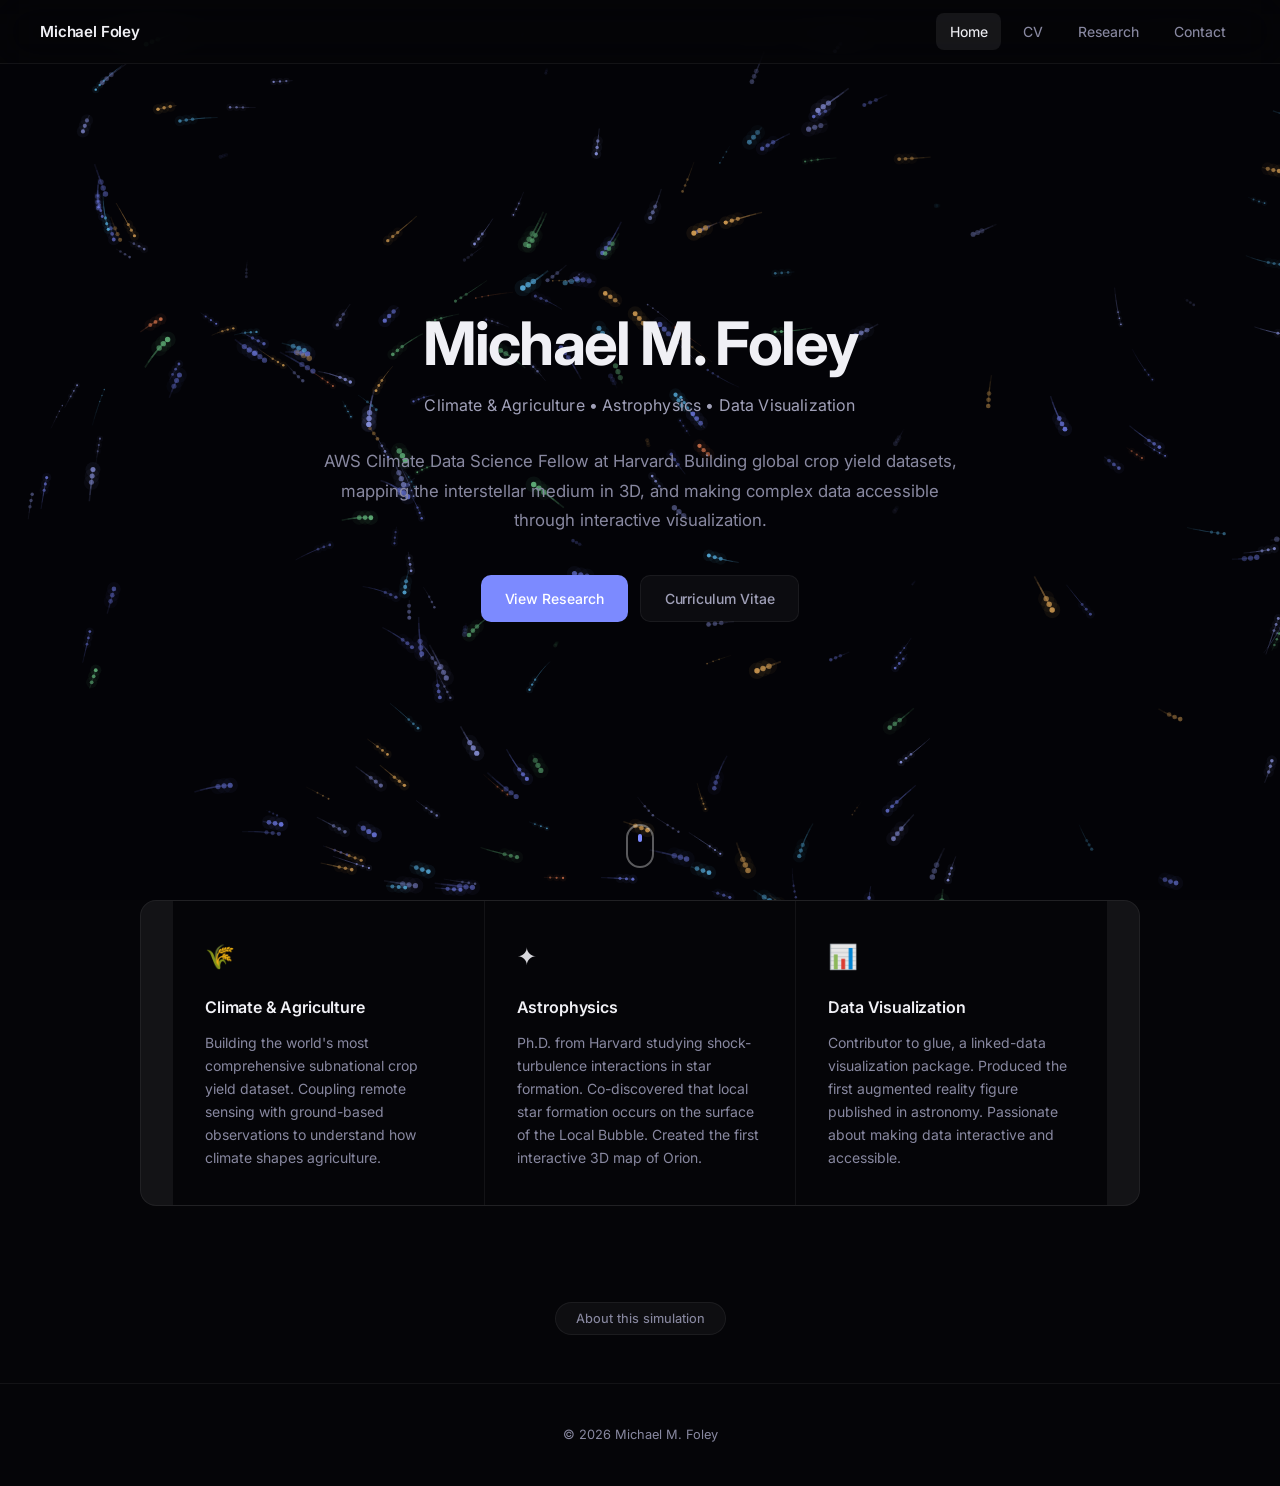
==== index.html @ 698b3e0e "Initial commit of website source files" ====
<!DOCTYPE html>
<html lang="en">
<head>
    <meta charset="UTF-8">
    <meta name="viewport" content="width=device-width, initial-scale=1.0">
    <title>Michael M. Foley</title>
    <link rel="stylesheet" href="css/style.css">
    <link rel="preconnect" href="https://fonts.googleapis.com">
    <link href="https://fonts.googleapis.com/css2?family=Inter:wght@300;400;500;600;700&family=Playfair+Display:wght@500;700&display=swap" rel="stylesheet">
</head>
<body>
    <canvas id="particle-canvas"></canvas>

    <nav class="navbar">
        <a href="index.html" class="nav-logo">Michael Foley</a>
        <div class="nav-links">
            <a href="index.html" class="active">Home</a>
            <a href="cv.html">CV</a>
            <a href="research.html">Research</a>
            <a href="contact.html">Contact</a>
        </div>
        <button class="nav-toggle" aria-label="Toggle menu">
            <span></span><span></span><span></span>
        </button>
    </nav>

    <main class="hero">
        <div class="hero-content fade-in">
            <h1>Michael M. Foley</h1>
            <p class="hero-tagline">Climate &amp; Agriculture &bull; Astrophysics &bull; Data Visualization</p>
            <p class="hero-description">
                AWS Climate Data Science Fellow at Harvard. Building global crop yield datasets,
                mapping the interstellar medium in 3D, and making complex data accessible
                through interactive visualization.
            </p>
            <div class="hero-buttons">
                <a href="research.html" class="btn btn-primary">View Research</a>
                <a href="cv.html" class="btn btn-outline">Curriculum Vitae</a>
            </div>
        </div>
    </main>

    <div class="scroll-indicator" id="scroll-indicator">
        <div class="scroll-indicator-dot"></div>
    </div>

    <section class="highlights">
        <a href="research.html#climate" class="highlight-card fade-in">
            <div class="highlight-icon">🌾</div>
            <h3>Climate &amp; Agriculture</h3>
            <p>Building the world's most comprehensive subnational crop yield dataset. Coupling remote sensing with ground-based observations to understand how climate shapes agriculture.</p>
        </a>
        <a href="research.html#astrophysics" class="highlight-card fade-in">
            <div class="highlight-icon">✦</div>
            <h3>Astrophysics</h3>
            <p>Ph.D. from Harvard studying shock-turbulence interactions in star formation. Co-discovered that local star formation occurs on the surface of the Local Bubble. Created the first interactive 3D map of Orion.</p>
        </a>
        <a href="research.html#dataviz" class="highlight-card fade-in">
            <div class="highlight-icon">📊</div>
            <h3>Data Visualization</h3>
            <p>Contributor to glue, a linked-data visualization package. Produced the first augmented reality figure published in astronomy. Passionate about making data interactive and accessible.</p>
        </a>
    </section>

    <!-- Simulation info toggle -->
    <button class="sim-info-toggle fade-in" id="sim-info-toggle">About this simulation</button>

    <div class="sim-info-overlay" id="sim-info-overlay"></div>
    <aside class="sim-info-panel" id="sim-info-panel">
        <button class="sim-info-close" id="sim-info-close">&times;</button>

        <h2>About This Simulation</h2>
        <p>The background of this page is a live particle simulation built on the same mathematical principles used to study fluid flows in astrophysics and climate science. Click anywhere to inject particles and watch them evolve.</p>

        <!-- Live stats -->
        <div class="sim-stats">
            <div class="sim-stat">
                <span class="sim-stat-value" id="particle-count">0</span>
                <span class="sim-stat-label">Particles</span>
            </div>
            <div class="sim-stat">
                <span class="sim-stat-value" id="sim-fps">0</span>
                <span class="sim-stat-label">FPS</span>
            </div>
            <div class="sim-stat">
                <span class="sim-stat-value" id="flow-mode-label">Turbulent</span>
                <span class="sim-stat-label">Flow Regime</span>
            </div>
        </div>

        <!-- Interactive controls -->
        <div class="sim-controls">
            <h3>Controls</h3>

            <div class="sim-control-group">
                <label for="ctrl-flow-scale">Flow Scale <span class="sim-control-hint">eddy size</span></label>
                <input type="range" id="ctrl-flow-scale" min="0.001" max="0.008" step="0.0005" value="0.003">
            </div>

            <div class="sim-control-group">
                <label for="ctrl-flow-speed">Evolution Speed <span class="sim-control-hint">time progression</span></label>
                <input type="range" id="ctrl-flow-speed" min="0.0001" max="0.002" step="0.0001" value="0.0004">
            </div>

            <div class="sim-control-group">
                <label for="ctrl-damping">Damping <span class="sim-control-hint">viscosity</span></label>
                <input type="range" id="ctrl-damping" min="0.8" max="0.99" step="0.005" value="0.92">
            </div>

            <div class="sim-control-group">
                <label for="ctrl-turbulence">Turbulence Cascade <span class="sim-control-hint">Fourier modes</span></label>
                <input type="range" id="ctrl-turbulence" min="1" max="6" step="1" value="3">
            </div>

            <div class="sim-control-group">
                <label>Color Theme</label>
                <div class="sim-theme-buttons">
                    <button class="sim-theme-btn active" data-theme="mixed">All Fields</button>
                    <button class="sim-theme-btn" data-theme="stellar">Stellar</button>
                    <button class="sim-theme-btn" data-theme="climate">Climate</button>
                    <button class="sim-theme-btn" data-theme="vegetation">Vegetation</button>
                </div>
            </div>
        </div>

        <!-- Flow field mini-visualizer -->
        <div class="sim-flow-viz">
            <h3>Vector Field</h3>
            <p class="sim-flow-viz-caption">The arrows show the velocity field that advects the particles. Adjust the controls above to see how the field changes.</p>
            <canvas id="flow-field-canvas" width="320" height="200"></canvas>
        </div>

        <!-- Power spectrum visualizer -->
        <div class="sim-flow-viz">
            <h3>Power Spectrum</h3>
            <p class="sim-flow-viz-caption">Energy as a function of wavenumber k. Each active mode appears as a peak. The dashed line shows the Kolmogorov k<sup>-5/3</sup> scaling law, the universal signature of turbulent energy cascading from large to small scales.</p>
            <canvas id="power-spectrum-canvas" width="320" height="200"></canvas>
        </div>

        <!-- Spatial energy map -->
        <div class="sim-flow-viz">
            <h3>Spatial Energy Map</h3>
            <p class="sim-flow-viz-caption">Kinetic energy density across the screen. Brighter regions have stronger flow. At low mode counts you see broad, smooth structures. Add modes and watch fine-grained detail emerge as the energy cascade populates smaller scales.</p>
            <canvas id="energy-map-canvas" width="320" height="200"></canvas>
            <div class="energy-map-colorbar">
                <span>Low energy</span>
                <div class="energy-map-gradient"></div>
                <span>High energy</span>
            </div>
        </div>

        <!-- Physics explanation -->
        <div class="sim-physics">
            <h3>The Flow Field</h3>
            <p>Each particle is advected through a 2D velocity field, which is a simplified version of what you compute when solving the Navier-Stokes equations for fluid motion. The field is constructed from superimposed trig functions at different spatial frequencies, mimicking the Fourier decomposition of a turbulent flow:</p>
            <ul>
                <li><strong>Large-scale modes</strong> create broad, sweeping currents (like jet streams or galactic-scale gas flows)</li>
                <li><strong>Small-scale modes</strong> add fine structure and chaotic mixing (like turbulent eddies in molecular clouds or oceanic convection cells)</li>
            </ul>
            <p>Use the <em>Turbulence Cascade</em> slider to strip away modes and watch the flow evolve: 1 mode gives smooth laminar streams, 3 modes introduce transitional mixing, and 6 modes produce fully developed turbulence</p>

            <h3>In Astrophysics</h3>
            <p>Simulations like this (scaled up enormously) are used to study how interstellar gas moves, collapses, and forms stars. In my Ph.D., I ran multi-terabyte simulations studying how shock waves interact with turbulence in star-forming regions. The Kolmogorov energy cascade (energy transferring from large scales to small ones) governs the turbulent structure of the interstellar medium. Try increasing <em>Flow Scale</em> to see larger coherent structures, like you'd find in a giant molecular cloud.</p>

            <h3>In Climate &amp; Agriculture</h3>
            <p>The same fluid dynamics underpin atmospheric and ocean circulation models. General Circulation Models (GCMs) solve the Navier-Stokes equations on a rotating sphere (Earth) to predict climate. The advection of tracer particles through flow fields, just like these particles are doing, is how climate models transport heat, moisture, and pollutants. The <em>Damping</em> slider controls effective viscosity: low damping lets particles coast freely (like stratospheric flow), while high damping creates tight, responsive motion (like viscous boundary layers). Understanding these flows is essential for predicting how climate variability affects crop yields.</p>

            <h3>The Mouse Interaction</h3>
            <p>Your cursor applies a force with both radial (inward pull) and tangential (swirling) components, which creates a vortex analogous to hurricanes, accretion disks, or the drain in a bathtub. Clicking injects tracer particles, like introducing dye into a flow to visualize its structure.</p>

            <h3>What's Simplified</h3>
            <p>Real fluid simulations solve conservation of mass, momentum, and energy on adaptive grids with millions of cells. This visualization uses a prescribed (not self-consistent) velocity field with no pressure feedback or conservation laws. But the visual intuition it builds (how particles cluster along convergent streamlines, how mixing occurs at different scales, and how structure emerges from simple rules) is genuine and physically meaningful.</p>
        </div>
    </aside>

    <footer>
        <p>&copy; 2026 Michael M. Foley</p>
    </footer>

    <script src="js/particles.js"></script>
    <script src="js/main.js"></script>
    <script src="js/sim-panel.js"></script>
</body>
</html>
---- css/style.css ----
/* ===== Reset & Base ===== */
*, *::before, *::after {
    margin: 0;
    padding: 0;
    box-sizing: border-box;
}

:root {
    --bg: #050508;
    --bg-elevated: rgba(255, 255, 255, 0.03);
    --bg-card: rgba(255, 255, 255, 0.04);
    --bg-card-hover: rgba(255, 255, 255, 0.07);
    --text: #f0f0f5;
    --text-secondary: #a0a0b8;
    --text-tertiary: #8888a0;
    --accent: #7c8aff;
    --accent-hover: #9ba6ff;
    --accent-subtle: rgba(124, 138, 255, 0.08);
    --accent-border: rgba(124, 138, 255, 0.15);
    --border: rgba(255, 255, 255, 0.06);
    --border-hover: rgba(255, 255, 255, 0.12);
    --radius: 16px;
    --radius-sm: 10px;
    --font-body: 'Inter', -apple-system, system-ui, sans-serif;
    --font-display: 'Playfair Display', Georgia, serif;
    --transition: 0.25s cubic-bezier(0.4, 0, 0.2, 1);
}

html {
    scroll-behavior: smooth;
    -webkit-font-smoothing: antialiased;
    -moz-osx-font-smoothing: grayscale;
    overflow-x: hidden;
}

body {
    font-family: var(--font-body);
    background: var(--bg);
    color: var(--text);
    line-height: 1.7;
}

a {
    color: var(--accent);
    text-decoration: none;
    transition: color var(--transition);
}

a:hover {
    color: var(--accent-hover);
}

::selection {
    background: rgba(124, 138, 255, 0.25);
    color: #fff;
}

/* ===== Particle Canvas ===== */
#particle-canvas {
    position: fixed;
    top: 0;
    left: 0;
    width: 100%;
    height: 100%;
    z-index: 0;
    pointer-events: none;
    opacity: 0.85;
}

/* ===== Navbar ===== */
.navbar {
    position: fixed;
    top: 0;
    left: 0;
    right: 0;
    z-index: 100;
    display: flex;
    align-items: center;
    justify-content: space-between;
    padding: 0 2.5rem;
    height: 64px;
    background: rgba(5, 5, 8, 0.6);
    backdrop-filter: blur(20px) saturate(1.4);
    -webkit-backdrop-filter: blur(20px) saturate(1.4);
    border-bottom: 1px solid var(--border);
}

.nav-logo {
    font-family: var(--font-body);
    font-size: 0.95rem;
    font-weight: 600;
    color: var(--text);
    letter-spacing: -0.01em;
}

.nav-logo:hover {
    color: var(--accent);
}

.nav-links {
    display: flex;
    gap: 0.5rem;
}

.nav-links a {
    color: var(--text-tertiary);
    font-weight: 450;
    font-size: 0.875rem;
    padding: 0.4rem 0.85rem;
    border-radius: 8px;
    transition: all var(--transition);
}

.nav-links a:hover {
    color: var(--text);
    background: var(--bg-card);
}

.nav-links a.active {
    color: var(--text);
    background: var(--bg-card-hover);
}

.nav-toggle {
    display: none;
    flex-direction: column;
    gap: 5px;
    background: none;
    border: none;
    cursor: pointer;
    padding: 4px;
}

.nav-toggle span {
    width: 20px;
    height: 1.5px;
    background: var(--text-secondary);
    border-radius: 2px;
    transition: var(--transition);
}

/* ===== Hero ===== */
.hero {
    position: relative;
    z-index: 1;
    min-height: 100vh;
    display: flex;
    flex-direction: column;
    align-items: center;
    justify-content: center;
    padding: 6rem 2rem 4rem;
    text-align: center;
}

.hero-content {
    max-width: 640px;
}

.hero h1 {
    font-family: var(--font-body);
    font-size: clamp(2.5rem, 5.5vw, 3.75rem);
    font-weight: 700;
    letter-spacing: -0.03em;
    margin-bottom: 1rem;
    color: var(--text);
    line-height: 1.1;
}

.hero-tagline {
    font-size: 1rem;
    color: var(--text-secondary);
    font-weight: 400;
    margin-bottom: 1.75rem;
    letter-spacing: 0.01em;
}

.hero-description {
    font-size: 1.05rem;
    color: var(--text-tertiary);
    margin-bottom: 2.5rem;
    line-height: 1.75;
}

.hero-buttons {
    display: flex;
    gap: 0.75rem;
    justify-content: center;
    flex-wrap: wrap;
}

/* ===== Scroll Indicator ===== */
.scroll-indicator {
    position: fixed;
    bottom: 2rem;
    left: 50%;
    transform: translateX(-50%);
    z-index: 9999;
    width: 28px;
    height: 44px;
    border: 2px solid rgba(255, 255, 255, 0.35);
    border-radius: 14px;
    cursor: pointer;
    background: transparent;
    transition: opacity 0.4s ease, border-color var(--transition);
}

.scroll-indicator:hover {
    border-color: rgba(255, 255, 255, 0.4);
}

.scroll-indicator.hidden {
    opacity: 0;
    pointer-events: none;
}

.scroll-indicator-dot {
    width: 4px;
    height: 8px;
    background: var(--accent);
    border-radius: 2px;
    margin: 8px auto 0;
    animation: scroll-bounce 1.8s ease-in-out infinite;
}

@keyframes scroll-bounce {
    0%, 100% { transform: translateY(0); opacity: 0.8; }
    50% { transform: translateY(14px); opacity: 0.2; }
}

/* ===== Buttons ===== */
.btn {
    display: inline-flex;
    align-items: center;
    justify-content: center;
    padding: 0.65rem 1.5rem;
    border-radius: var(--radius-sm);
    font-weight: 500;
    font-size: 0.875rem;
    transition: all var(--transition);
    cursor: pointer;
    border: none;
    font-family: var(--font-body);
    letter-spacing: -0.005em;
}

.btn-primary {
    background: var(--accent);
    color: #fff;
}

.btn-primary:hover {
    background: var(--accent-hover);
    color: #fff;
    transform: translateY(-1px);
    box-shadow: 0 4px 20px rgba(124, 138, 255, 0.25);
}

.btn-outline {
    background: var(--bg-card);
    color: var(--text-secondary);
    border: 1px solid var(--border);
}

.btn-outline:hover {
    background: var(--bg-card-hover);
    color: var(--text);
    border-color: var(--border-hover);
    transform: translateY(-1px);
}

/* ===== Highlights Section ===== */
.highlights {
    position: relative;
    z-index: 1;
    display: grid;
    grid-template-columns: repeat(3, 1fr);
    gap: 1px;
    max-width: 1000px;
    margin: 0 auto 6rem;
    padding: 0 2rem;
    background: var(--border);
    border-radius: var(--radius);
    overflow: hidden;
    border: 1px solid var(--border);
}

.highlight-card {
    background: var(--bg);
    padding: 2.25rem 2rem;
    transition: all var(--transition);
    cursor: pointer;
    text-decoration: none;
    color: inherit;
    display: block;
}

.highlight-card:hover {
    background: var(--bg-card);
}

.highlight-icon {
    font-size: 1.5rem;
    margin-bottom: 1rem;
    opacity: 0.9;
}

.highlight-card h3 {
    font-size: 1rem;
    font-weight: 600;
    margin-bottom: 0.6rem;
    color: var(--text);
    letter-spacing: -0.01em;
}

.highlight-card p {
    color: var(--text-tertiary);
    font-size: 0.875rem;
    line-height: 1.65;
}

/* ===== Page Content (CV, Research, Contact) ===== */
.page-content {
    position: relative;
    z-index: 1;
    max-width: 1100px;
    margin: 0 auto;
    padding: 7rem 2rem 4rem;
}

.page-title {
    font-family: var(--font-body);
    font-size: clamp(1.75rem, 4vw, 2.5rem);
    font-weight: 700;
    letter-spacing: -0.03em;
    margin-bottom: 0.5rem;
    color: var(--text);
}

.page-subtitle {
    color: var(--text-tertiary);
    font-size: 1rem;
    margin-bottom: 3rem;
}

/* ===== CV Sections ===== */
.cv-section {
    margin-bottom: 3rem;
}

.cv-section h2 {
    font-size: 0.75rem;
    font-weight: 600;
    color: var(--text-tertiary);
    text-transform: uppercase;
    letter-spacing: 0.08em;
    margin-bottom: 1.25rem;
    padding-bottom: 0.75rem;
    border-bottom: 1px solid var(--border);
}

.cv-entry {
    display: grid;
    grid-template-columns: 130px 1fr;
    gap: 1.5rem;
    margin-bottom: 1.25rem;
    padding-bottom: 1.25rem;
    border-bottom: 1px solid var(--border);
}

.cv-entry:last-child {
    border-bottom: none;
    padding-bottom: 0;
}

.cv-date {
    color: var(--text-tertiary);
    font-size: 0.8rem;
    font-weight: 450;
    padding-top: 2px;
    font-variant-numeric: tabular-nums;
}

.cv-details h3 {
    font-size: 0.95rem;
    font-weight: 600;
    margin-bottom: 0.2rem;
    color: var(--text);
    letter-spacing: -0.01em;
}

.cv-details p {
    color: var(--text-secondary);
    font-size: 0.875rem;
}

.cv-note {
    margin-top: 0.2rem;
    color: var(--text-tertiary) !important;
    font-size: 0.85rem !important;
}

.cv-full-width {
    color: var(--text-secondary);
    font-size: 0.95rem;
    line-height: 1.7;
}

.research-highlights-list {
    list-style: none;
    padding: 0;
}

.research-highlights-list li {
    position: relative;
    padding-left: 1.25rem;
    margin-bottom: 0.85rem;
    color: var(--text-secondary);
    font-size: 0.9rem;
    line-height: 1.65;
}

.research-highlights-list li::before {
    content: '';
    position: absolute;
    left: 0;
    top: 0.6em;
    width: 5px;
    height: 5px;
    border-radius: 50%;
    background: var(--accent);
    opacity: 0.6;
}

.skill-tags {
    display: flex;
    flex-wrap: wrap;
    gap: 0.4rem;
}

.tag {
    background: var(--accent-subtle);
    color: var(--accent);
    padding: 0.35rem 0.85rem;
    border-radius: 20px;
    font-size: 0.8rem;
    font-weight: 450;
    border: 1px solid var(--accent-border);
    transition: all var(--transition);
}

.tag:hover {
    background: rgba(124, 138, 255, 0.12);
}

/* ===== Research Page ===== */
.research-area {
    margin-bottom: 4rem;
    scroll-margin-top: 5rem;
    padding-left: 1.25rem;
    border-left: 3px solid var(--border);
}

.research-area--climate { border-left-color: #34d399; }
.research-area--astro   { border-left-color: #7c8aff; }
.research-area--cosmo   { border-left-color: #fbbf24; }
.research-area--turb    { border-left-color: #f87171; }
.research-area--dataviz { border-left-color: #c084fc; }

.research-area h2 {
    font-size: 1.25rem;
    font-weight: 600;
    color: var(--text);
    margin-bottom: 0.75rem;
    letter-spacing: -0.02em;
}

.research-area > p {
    color: var(--text-tertiary);
    margin-bottom: 2rem;
    font-size: 0.925rem;
    line-height: 1.7;
}

.figure-container {
    background: var(--bg-card);
    border: 1px solid var(--border);
    border-radius: var(--radius);
    padding: 1.5rem;
    margin-bottom: 2rem;
    transition: border-color var(--transition);
}

.figure-container:hover {
    border-color: var(--border-hover);
}

.figure-container h3 {
    font-size: 0.95rem;
    font-weight: 600;
    margin-bottom: 0.4rem;
    letter-spacing: -0.01em;
}

.figure-caption {
    color: var(--text-tertiary);
    font-size: 0.8rem;
    margin-bottom: 1rem;
}

.figure-caption code {
    background: var(--accent-subtle);
    color: var(--accent);
    padding: 2px 6px;
    border-radius: 4px;
    font-size: 0.75rem;
}

.plotly-figure {
    width: 100%;
    min-height: 400px;
    border-radius: var(--radius-sm);
    overflow: hidden;
}

.gallery-grid {
    display: grid;
    grid-template-columns: repeat(auto-fit, minmax(180px, 1fr));
    gap: 0.75rem;
}

.gallery-placeholder {
    background: var(--bg-card);
    border: 1px dashed var(--border);
    border-radius: var(--radius-sm);
    padding: 2rem 1rem;
    text-align: center;
    min-height: 160px;
    display: flex;
    flex-direction: column;
    align-items: center;
    justify-content: center;
    transition: all var(--transition);
}

.gallery-placeholder:hover {
    border-color: var(--border-hover);
    background: var(--bg-card-hover);
}

.gallery-placeholder span {
    font-weight: 600;
    font-size: 0.875rem;
    margin-bottom: 0.4rem;
}

.gallery-placeholder p {
    color: var(--text-tertiary);
    font-size: 0.7rem;
}

/* ===== AR Figure Layout ===== */
.ar-figure-layout {
    display: flex;
    gap: 1.5rem;
    align-items: center;
}

.ar-figure-interactive {
    flex: 1;
    min-width: 0;
}

.ar-figure-qr {
    flex: 0 0 160px;
    text-align: center;
}

.ar-figure-qr img {
    width: 140px;
    height: 140px;
    border-radius: var(--radius-sm);
}

.ar-figure-qr p {
    margin-top: 0.5rem;
    font-size: 0.75rem;
    color: var(--text-tertiary);
}

@media (max-width: 768px) {
    .ar-figure-layout {
        flex-direction: column;
    }
    .ar-figure-qr {
        flex: none;
    }
}

/* ===== Static Figures ===== */
.static-figure {
    border-radius: var(--radius-sm);
    overflow: hidden;
}

.static-figure img {
    width: 100%;
    height: auto;
    display: block;
    border-radius: var(--radius-sm);
}

/* ===== Publication Lists ===== */
.pub-list {
    margin-top: 2rem;
    padding-top: 1.5rem;
    border-top: 1px solid var(--border);
}

.pub-list h4 {
    font-size: 0.8rem;
    font-weight: 600;
    text-transform: uppercase;
    letter-spacing: 0.06em;
    color: var(--text-tertiary);
    margin-bottom: 0.75rem;
}

.pub-list ul {
    list-style: none;
}

.pub-list li {
    font-size: 0.85rem;
    line-height: 1.6;
    color: var(--text-secondary);
    padding: 0.4rem 0;
    border-bottom: 1px solid rgba(255, 255, 255, 0.03);
}

.pub-list li:last-child {
    border-bottom: none;
}

.pub-list li a {
    color: var(--accent);
    font-weight: 500;
}

.pub-list li em {
    color: var(--text-tertiary);
    font-style: italic;
}

/* ===== Contact Page ===== */
.contact-grid {
    display: grid;
    grid-template-columns: 1fr 1fr;
    gap: 1.5rem;
    align-items: start;
}

.contact-info {
    display: flex;
    flex-direction: column;
    gap: 1rem;
}

.contact-card {
    background: var(--bg-card);
    border: 1px solid var(--border);
    border-radius: var(--radius);
    padding: 1.5rem;
    transition: border-color var(--transition);
}

.contact-card:hover {
    border-color: var(--border-hover);
}

.contact-card h3 {
    font-size: 0.7rem;
    font-weight: 600;
    color: var(--text-tertiary);
    text-transform: uppercase;
    letter-spacing: 0.08em;
    margin-bottom: 0.75rem;
}

.contact-card p,
.contact-card a {
    color: var(--text-secondary);
    font-size: 0.9rem;
    line-height: 1.6;
}

.contact-links {
    display: flex;
    flex-direction: column;
    gap: 0.4rem;
}

.contact-form {
    background: var(--bg-card);
    border: 1px solid var(--border);
    border-radius: var(--radius);
    padding: 1.75rem;
}

.contact-form h3 {
    margin-bottom: 1.5rem;
    font-size: 1rem;
    font-weight: 600;
    letter-spacing: -0.01em;
}

.form-group {
    margin-bottom: 1rem;
}

.form-group label {
    display: block;
    color: var(--text-tertiary);
    font-size: 0.8rem;
    font-weight: 500;
    margin-bottom: 0.35rem;
}

.form-group input,
.form-group textarea {
    width: 100%;
    padding: 0.65rem 0.85rem;
    background: rgba(255, 255, 255, 0.03);
    border: 1px solid var(--border);
    border-radius: var(--radius-sm);
    color: var(--text);
    font-family: var(--font-body);
    font-size: 0.9rem;
    transition: all var(--transition);
}

.form-group input:focus,
.form-group textarea:focus {
    outline: none;
    border-color: var(--accent);
    box-shadow: 0 0 0 3px var(--accent-subtle);
    background: rgba(255, 255, 255, 0.04);
}

.form-group textarea {
    resize: vertical;
}

/* ===== Simulation Info Panel ===== */
.sim-info-toggle {
    position: relative;
    z-index: 2;
    display: block;
    margin: 0 auto 3rem;
    padding: 0.5rem 1.25rem;
    background: var(--bg-card);
    border: 1px solid var(--border);
    border-radius: 20px;
    color: var(--text-tertiary);
    font-family: var(--font-body);
    font-size: 0.8rem;
    font-weight: 450;
    cursor: pointer;
    transition: all var(--transition);
}

.sim-info-toggle:hover {
    color: var(--text);
    border-color: var(--border-hover);
    background: var(--bg-card-hover);
}

.sim-info-overlay {
    position: fixed;
    inset: 0;
    z-index: 200;
    background: rgba(0, 0, 0, 0.6);
    backdrop-filter: blur(4px);
    opacity: 0;
    pointer-events: none;
    transition: opacity 0.35s ease;
}

.sim-info-overlay.open {
    opacity: 1;
    pointer-events: auto;
}

.sim-info-panel {
    position: fixed;
    top: 0;
    right: 0;
    bottom: 0;
    z-index: 201;
    width: min(520px, 90vw);
    background: #0a0a12;
    border-left: 1px solid var(--border);
    overflow-y: auto;
    padding: 2rem;
    transform: translateX(100%);
    transition: transform 0.4s cubic-bezier(0.4, 0, 0.2, 1);
}

.sim-info-panel.open {
    transform: translateX(0);
}

.sim-info-close {
    position: absolute;
    top: 1.25rem;
    right: 1.25rem;
    background: var(--bg-card);
    border: 1px solid var(--border);
    color: var(--text-secondary);
    width: 32px;
    height: 32px;
    border-radius: 8px;
    font-size: 1.2rem;
    cursor: pointer;
    display: flex;
    align-items: center;
    justify-content: center;
    transition: all var(--transition);
}

.sim-info-close:hover {
    background: var(--bg-card-hover);
    color: var(--text);
}

.sim-info-panel h2 {
    font-size: 1.25rem;
    font-weight: 700;
    letter-spacing: -0.02em;
    margin-bottom: 0.75rem;
    padding-right: 2.5rem;
    color: #f0f0f5;
}

.sim-info-panel > p {
    color: #c0c0d0;
    font-size: 0.875rem;
    line-height: 1.65;
    margin-bottom: 1.5rem;
}

/* Live stats row */
.sim-stats {
    display: flex;
    gap: 1px;
    background: var(--border);
    border-radius: var(--radius-sm);
    overflow: hidden;
    margin-bottom: 1.75rem;
}

.sim-stat {
    flex: 1;
    background: var(--bg-card);
    padding: 0.85rem 0.75rem;
    text-align: center;
}

.sim-stat-value {
    display: block;
    font-size: 1.25rem;
    font-weight: 700;
    color: var(--accent);
    font-variant-numeric: tabular-nums;
    letter-spacing: -0.01em;
}

.sim-stat-label {
    display: block;
    font-size: 0.65rem;
    font-weight: 500;
    color: var(--text-tertiary);
    text-transform: uppercase;
    letter-spacing: 0.06em;
    margin-top: 0.15rem;
}

/* Controls section */
.sim-controls {
    margin-bottom: 1.75rem;
}

.sim-controls h3,
.sim-flow-viz h3,
.sim-physics h3 {
    font-size: 0.7rem;
    font-weight: 600;
    text-transform: uppercase;
    letter-spacing: 0.08em;
    color: var(--text-tertiary);
    margin-bottom: 1rem;
    padding-bottom: 0.5rem;
    border-bottom: 1px solid var(--border);
}

.sim-control-group {
    margin-bottom: 1rem;
}

.sim-control-group label {
    display: flex;
    justify-content: space-between;
    align-items: baseline;
    font-size: 0.825rem;
    font-weight: 500;
    color: #d0d0e0;
    margin-bottom: 0.4rem;
}

.sim-control-hint {
    font-size: 0.7rem;
    color: var(--text-tertiary);
    font-weight: 400;
    font-style: italic;
}

/* Custom range slider */
.sim-control-group input[type="range"] {
    -webkit-appearance: none;
    appearance: none;
    width: 100%;
    height: 4px;
    background: var(--border);
    border-radius: 2px;
    outline: none;
    cursor: pointer;
}

.sim-control-group input[type="range"]::-webkit-slider-thumb {
    -webkit-appearance: none;
    appearance: none;
    width: 16px;
    height: 16px;
    border-radius: 50%;
    background: var(--accent);
    cursor: pointer;
    transition: box-shadow var(--transition);
}

.sim-control-group input[type="range"]::-webkit-slider-thumb:hover {
    box-shadow: 0 0 0 4px var(--accent-subtle);
}

.sim-control-group input[type="range"]::-moz-range-thumb {
    width: 16px;
    height: 16px;
    border: none;
    border-radius: 50%;
    background: var(--accent);
    cursor: pointer;
}

/* Theme buttons */
.sim-theme-buttons {
    display: flex;
    gap: 0.4rem;
    flex-wrap: wrap;
    margin-top: 0.4rem;
}

.sim-theme-btn {
    padding: 0.35rem 0.75rem;
    border-radius: 6px;
    border: 1px solid var(--border);
    background: var(--bg-card);
    color: var(--text-tertiary);
    font-family: var(--font-body);
    font-size: 0.75rem;
    font-weight: 500;
    cursor: pointer;
    transition: all var(--transition);
}

.sim-theme-btn:hover {
    color: var(--text-secondary);
    border-color: var(--border-hover);
}

.sim-theme-btn.active {
    background: var(--accent-subtle);
    color: var(--accent);
    border-color: var(--accent-border);
}

/* Flow field visualizer */
.sim-flow-viz {
    margin-bottom: 1.75rem;
}

.sim-flow-viz-caption {
    color: var(--text-tertiary);
    font-size: 0.8rem;
    margin-bottom: 0.75rem;
    line-height: 1.5;
}

#flow-field-canvas,
#power-spectrum-canvas,
#energy-map-canvas {
    width: 100%;
    height: auto;
    border-radius: var(--radius-sm);
    border: 1px solid var(--border);
    display: block;
}

/* Physics text */
.sim-physics {
    margin-bottom: 1rem;
}

.sim-physics h3 {
    margin-top: 1.5rem;
}

.sim-physics h3:first-child {
    margin-top: 0;
}

.sim-physics p {
    color: #c0c0d0;
    font-size: 0.85rem;
    line-height: 1.7;
    margin-bottom: 0.75rem;
}

.sim-physics ul {
    padding-left: 1.25rem;
    margin-bottom: 0.75rem;
}

.sim-physics li {
    color: #c0c0d0;
    font-size: 0.85rem;
    line-height: 1.65;
    margin-bottom: 0.4rem;
}

.sim-physics strong {
    color: var(--text);
    font-weight: 600;
}

.sim-physics em {
    color: var(--accent);
    font-style: normal;
    font-weight: 500;
}

.energy-map-colorbar {
    display: flex;
    align-items: center;
    gap: 0.5rem;
    margin-top: 0.5rem;
    font-size: 0.7rem;
    color: var(--text-tertiary);
}

.energy-map-gradient {
    flex: 1;
    height: 8px;
    border-radius: 4px;
    background: linear-gradient(to right, #050508, #1a1a2e, #2d1b69, #7c8aff, #ff9f60, #ffffcc);
}

/* ===== Footer ===== */
footer {
    position: relative;
    z-index: 1;
    text-align: center;
    padding: 2.5rem 2rem;
    color: var(--text-tertiary);
    font-size: 0.8rem;
    border-top: 1px solid var(--border);
}

/* ===== Fade-in Animation ===== */
.fade-in {
    opacity: 0;
    transform: translateY(20px);
    transition: opacity 0.7s ease-out, transform 0.7s ease-out;
}

.fade-in.visible {
    opacity: 1;
    transform: translateY(0);
}

/* ===== Mobile Responsive ===== */
@media (max-width: 768px) {
    .navbar {
        padding: 0 1.25rem;
    }

    .nav-links {
        display: none;
        position: absolute;
        top: 100%;
        left: 0;
        right: 0;
        flex-direction: column;
        background: rgba(5, 5, 8, 0.95);
        backdrop-filter: blur(20px);
        padding: 0.75rem 1.25rem;
        gap: 0.25rem;
        border-bottom: 1px solid var(--border);
    }

    .nav-links.open {
        display: flex;
    }

    .nav-toggle {
        display: flex;
    }

    .highlights {
        grid-template-columns: 1fr;
    }

    .cv-entry {
        grid-template-columns: 1fr;
        gap: 0.15rem;
    }

    .contact-grid {
        grid-template-columns: 1fr;
    }
}
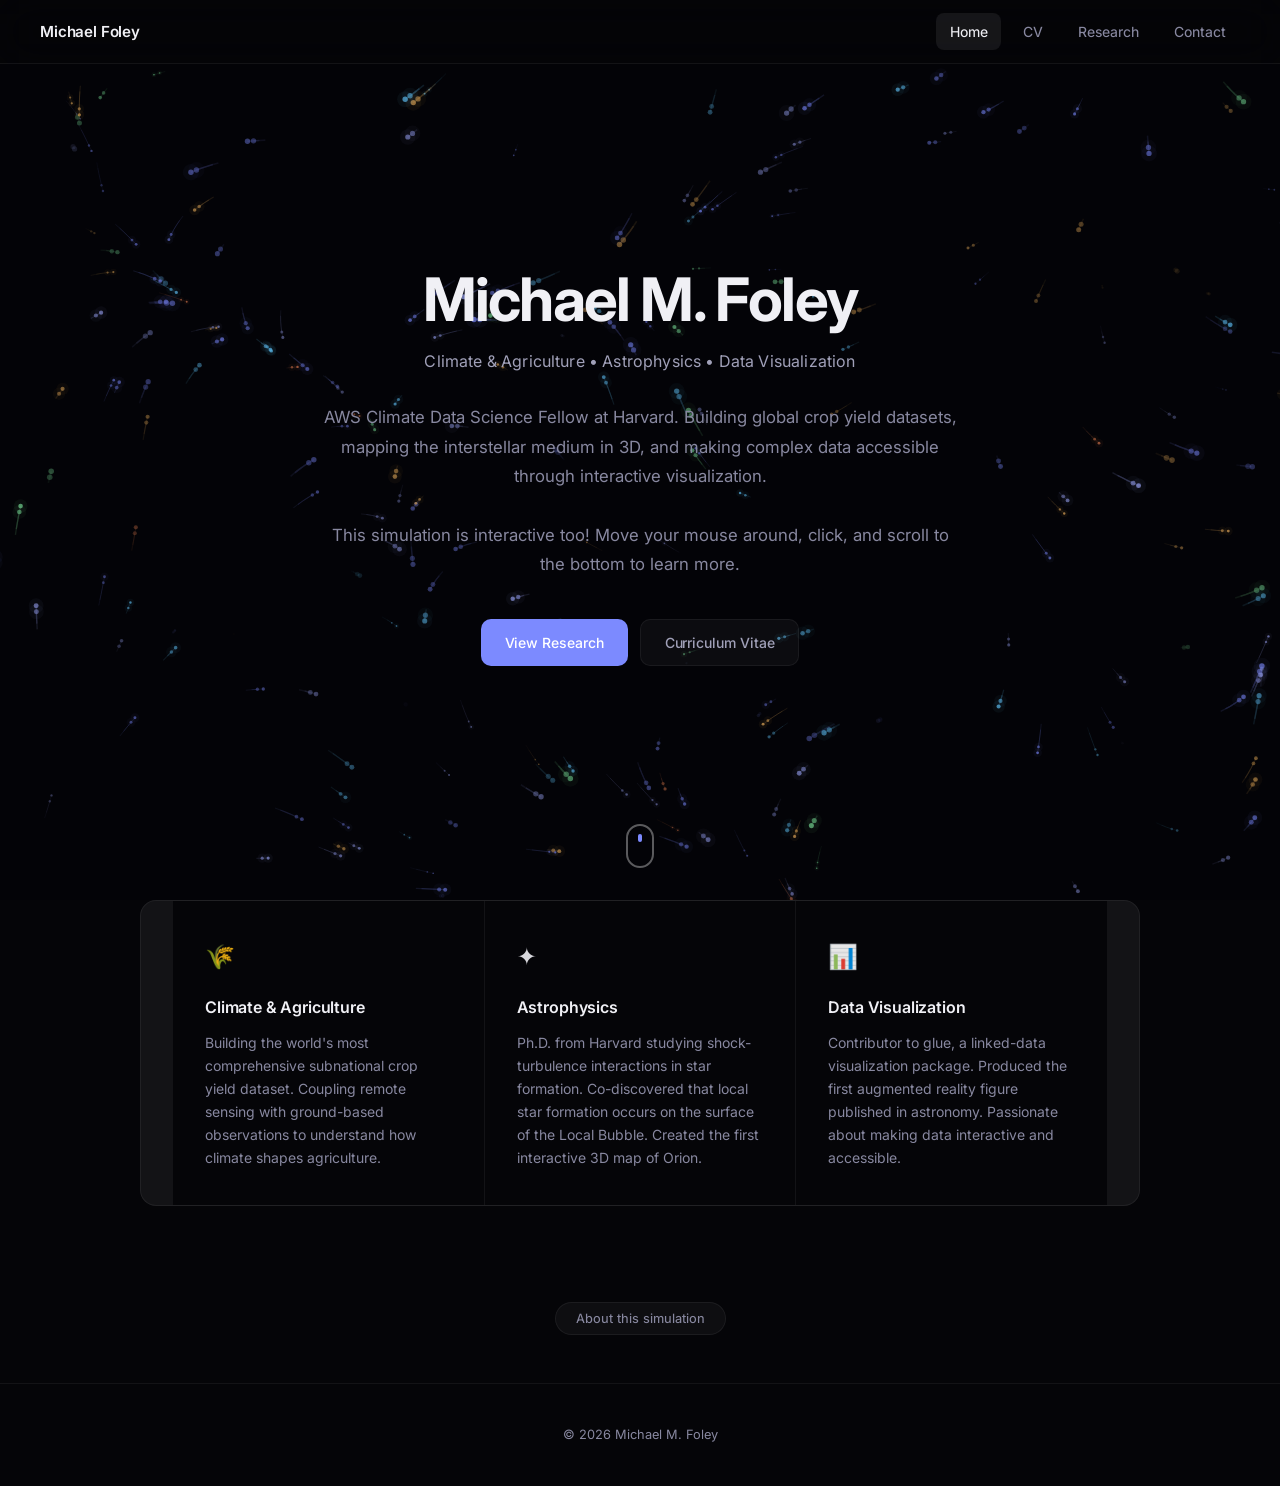
==== commit 1450a0b7: "Add description of simulation" ====
--- a/index.html
+++ b/index.html
@@ -31,7 +31,9 @@
             <p class="hero-description">
                 AWS Climate Data Science Fellow at Harvard. Building global crop yield datasets,
                 mapping the interstellar medium in 3D, and making complex data accessible
-                through interactive visualization.
+                through interactive visualization.<br>
+                <br>
+                This simulation is interactive too! Move your mouse around, click, and scroll to the bottom to learn more.
             </p>
             <div class="hero-buttons">
                 <a href="research.html" class="btn btn-primary">View Research</a>
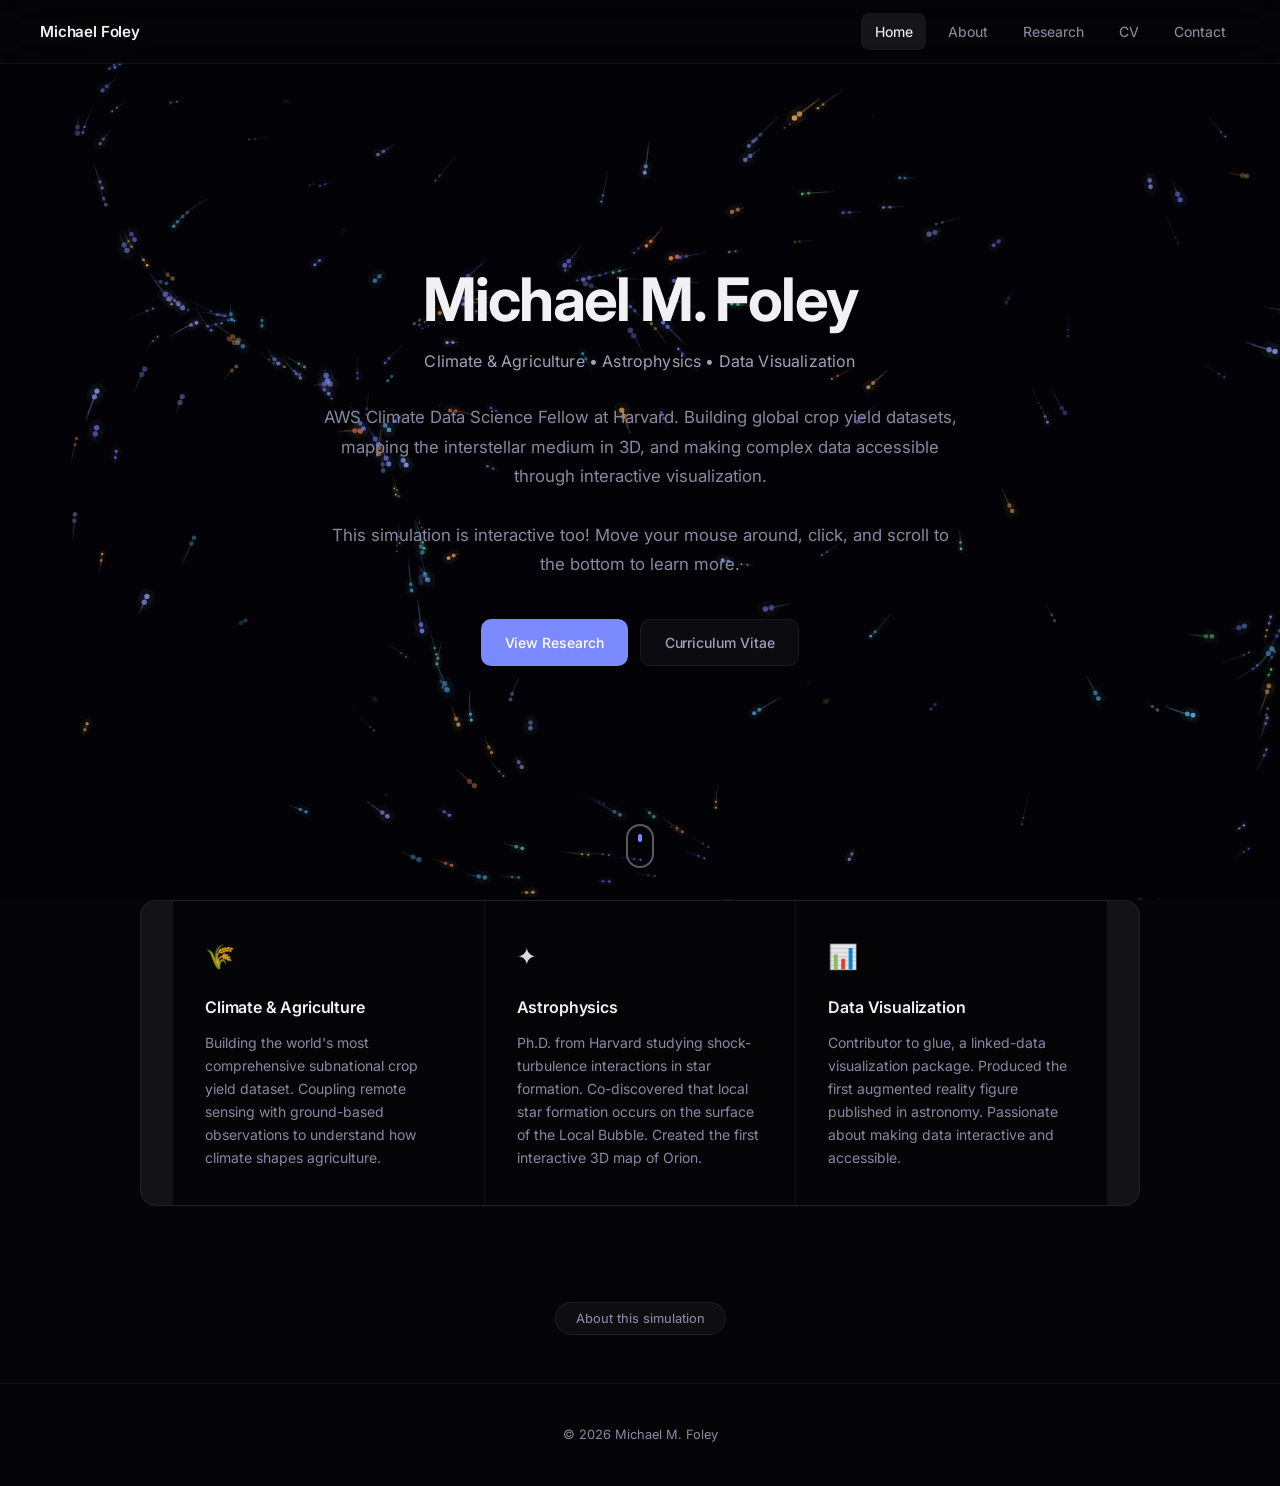
==== commit 8e686502: "Add About page and optimize for mobile" ====
--- a/index.html
+++ b/index.html
@@ -15,8 +15,9 @@
         <a href="index.html" class="nav-logo">Michael Foley</a>
         <div class="nav-links">
             <a href="index.html" class="active">Home</a>
+            <a href="about.html">About</a>
+            <a href="research.html">Research</a>
             <a href="cv.html">CV</a>
-            <a href="research.html">Research</a>
             <a href="contact.html">Contact</a>
         </div>
         <button class="nav-toggle" aria-label="Toggle menu">
--- a/css/style.css
+++ b/css/style.css
@@ -596,6 +596,33 @@
     }
 }
 
+/* ===== Iframe Loader ===== */
+.iframe-wrap {
+    width: 100%;
+    border-radius: var(--radius-sm);
+    overflow: hidden;
+}
+
+.iframe-load-btn {
+    display: block;
+    width: 100%;
+    padding: 3rem 1.5rem;
+    background: var(--bg-card);
+    border: 1px dashed var(--accent-border);
+    border-radius: var(--radius-sm);
+    color: var(--accent);
+    font-family: var(--font-body);
+    font-size: 0.95rem;
+    font-weight: 500;
+    cursor: pointer;
+    transition: all var(--transition);
+}
+
+.iframe-load-btn:hover {
+    background: var(--accent-subtle);
+    border-color: var(--accent);
+}
+
 /* ===== Static Figures ===== */
 .static-figure {
     border-radius: var(--radius-sm);
@@ -1072,6 +1099,94 @@
     background: linear-gradient(to right, #050508, #1a1a2e, #2d1b69, #7c8aff, #ff9f60, #ffffcc);
 }
 
+/* ===== About Page ===== */
+.about-header {
+    display: flex;
+    gap: 2.5rem;
+    align-items: flex-start;
+    margin-bottom: 3rem;
+}
+
+.about-photo {
+    flex: 0 0 220px;
+}
+
+.about-photo img {
+    width: 220px;
+    height: 220px;
+    object-fit: cover;
+    border-radius: var(--radius);
+    border: 1px solid var(--border);
+}
+
+.about-intro {
+    flex: 1;
+}
+
+.about-intro .page-title {
+    margin-bottom: 0.4rem;
+}
+
+.about-role {
+    color: var(--accent);
+    font-size: 1rem;
+    font-weight: 450;
+    margin-bottom: 1.25rem;
+}
+
+.about-links {
+    display: flex;
+    gap: 0.75rem;
+    flex-wrap: wrap;
+}
+
+.about-links a {
+    display: inline-flex;
+    align-items: center;
+    padding: 0.4rem 0.85rem;
+    background: var(--bg-card);
+    border: 1px solid var(--border);
+    border-radius: 8px;
+    color: var(--text-secondary);
+    font-size: 0.85rem;
+    font-weight: 450;
+    transition: all var(--transition);
+}
+
+.about-links a:hover {
+    color: var(--accent);
+    border-color: var(--accent-border);
+    background: var(--accent-subtle);
+}
+
+.about-bio p {
+    color: var(--text-secondary);
+    font-size: 0.95rem;
+    line-height: 1.8;
+    margin-bottom: 1.25rem;
+}
+
+.about-bio p:last-child {
+    margin-bottom: 0;
+}
+
+@media (max-width: 768px) {
+    .about-header {
+        flex-direction: column;
+        align-items: center;
+        text-align: center;
+        gap: 1.5rem;
+    }
+
+    .about-photo {
+        flex: none;
+    }
+
+    .about-links {
+        justify-content: center;
+    }
+}
+
 /* ===== Footer ===== */
 footer {
     position: relative;
@@ -1135,4 +1250,27 @@
     .contact-grid {
         grid-template-columns: 1fr;
     }
-}
+
+    .page-content {
+        padding: 5rem 1rem 3rem;
+        overflow-x: hidden;
+    }
+
+    .figure-container {
+        padding: 1rem;
+        overflow: hidden;
+    }
+
+    .figure-container iframe {
+        max-width: 100%;
+    }
+
+    .pub-list li {
+        font-size: 0.8rem;
+        word-break: break-word;
+    }
+
+    .research-area {
+        padding-left: 0.75rem;
+    }
+}
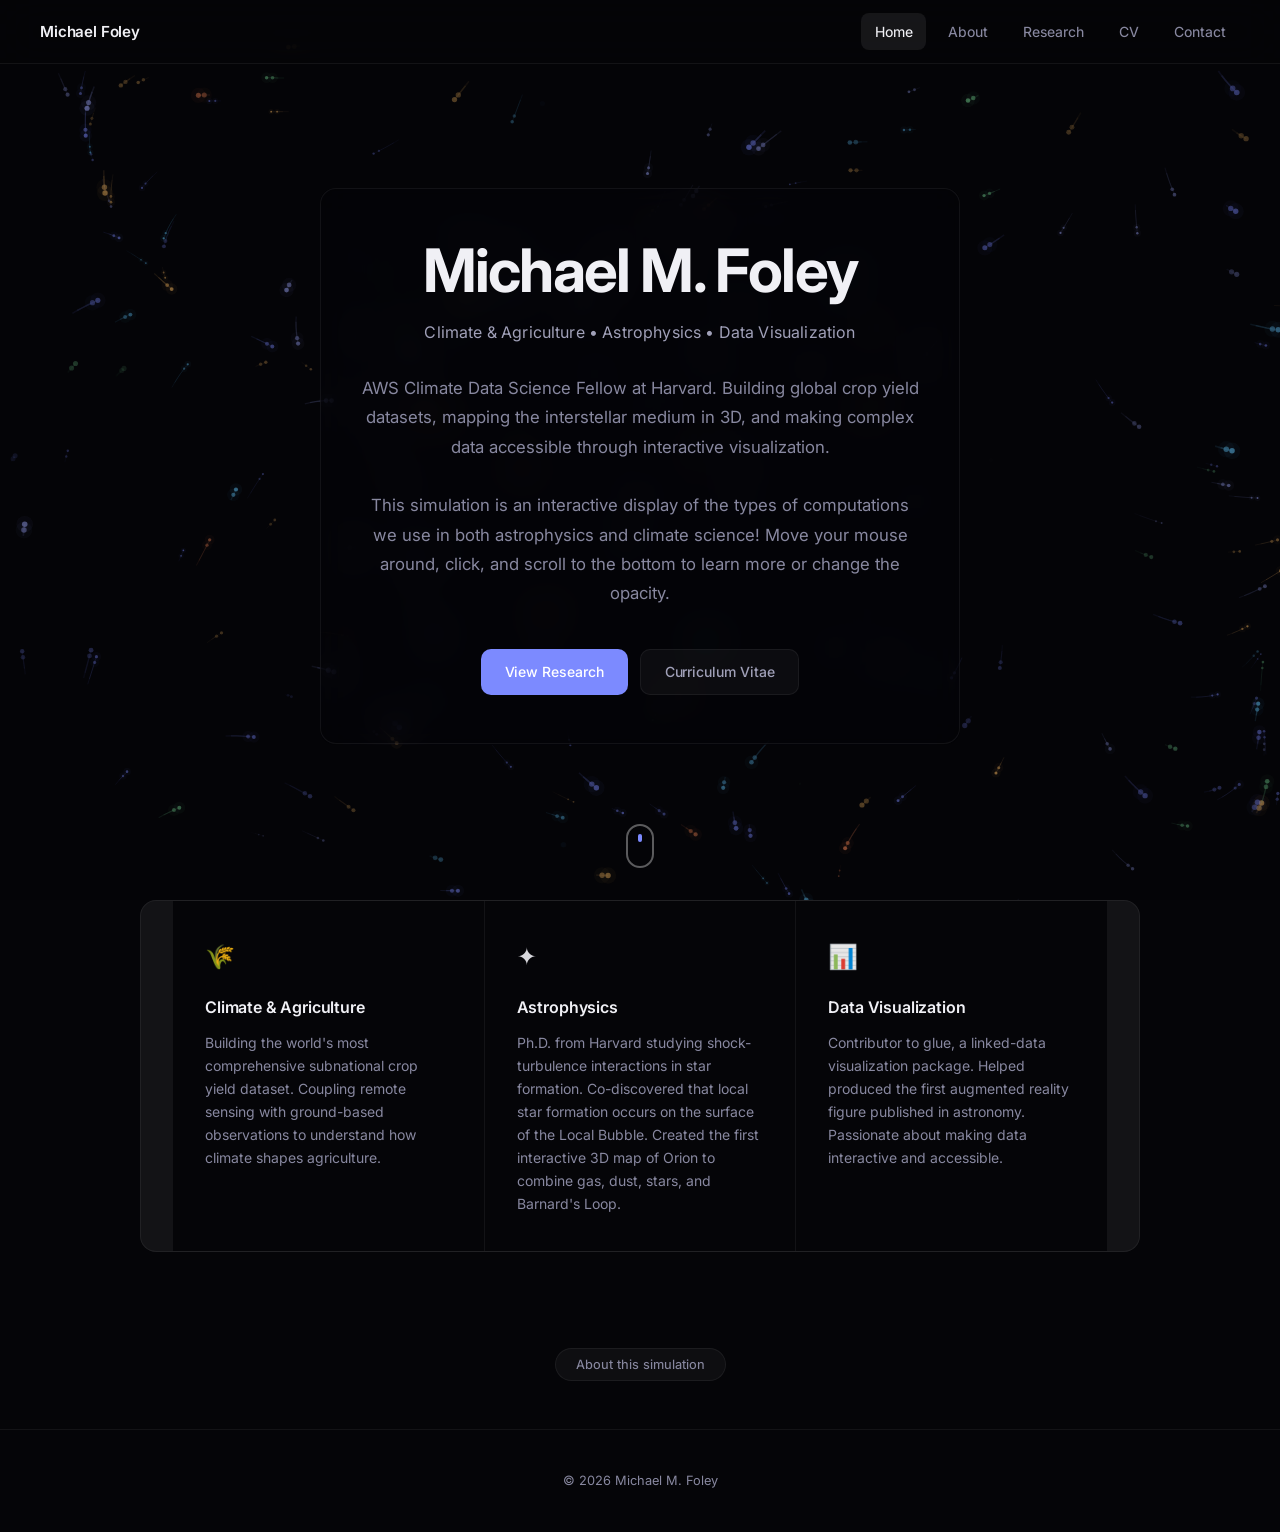
==== commit 5e8c9567: "Changed default opacity of simulation and added text to homepage" ====
--- a/index.html
+++ b/index.html
@@ -34,7 +34,7 @@
                 mapping the interstellar medium in 3D, and making complex data accessible
                 through interactive visualization.<br>
                 <br>
-                This simulation is interactive too! Move your mouse around, click, and scroll to the bottom to learn more.
+                This simulation is an interactive display of the types of computations we use in both astrophysics and climate science! Move your mouse around, click, and scroll to the bottom to learn more or change the opacity.
             </p>
             <div class="hero-buttons">
                 <a href="research.html" class="btn btn-primary">View Research</a>
@@ -56,12 +56,12 @@
         <a href="research.html#astrophysics" class="highlight-card fade-in">
             <div class="highlight-icon">✦</div>
             <h3>Astrophysics</h3>
-            <p>Ph.D. from Harvard studying shock-turbulence interactions in star formation. Co-discovered that local star formation occurs on the surface of the Local Bubble. Created the first interactive 3D map of Orion.</p>
+            <p>Ph.D. from Harvard studying shock-turbulence interactions in star formation. Co-discovered that local star formation occurs on the surface of the Local Bubble. Created the first interactive 3D map of Orion to combine gas, dust, stars, and Barnard's Loop.</p>
         </a>
         <a href="research.html#dataviz" class="highlight-card fade-in">
             <div class="highlight-icon">📊</div>
             <h3>Data Visualization</h3>
-            <p>Contributor to glue, a linked-data visualization package. Produced the first augmented reality figure published in astronomy. Passionate about making data interactive and accessible.</p>
+            <p>Contributor to glue, a linked-data visualization package. Helped produced the first augmented reality figure published in astronomy. Passionate about making data interactive and accessible.</p>
         </a>
     </section>
 
@@ -113,6 +113,11 @@
             <div class="sim-control-group">
                 <label for="ctrl-turbulence">Turbulence Cascade <span class="sim-control-hint">Fourier modes</span></label>
                 <input type="range" id="ctrl-turbulence" min="1" max="6" step="1" value="3">
+            </div>
+
+            <div class="sim-control-group">
+                <label for="ctrl-opacity">Simulation Opacity <span class="sim-control-hint">brightness</span></label>
+                <input type="range" id="ctrl-opacity" min="0.1" max="1" step="0.05" value="0.65">
             </div>
 
             <div class="sim-control-group">
--- a/css/style.css
+++ b/css/style.css
@@ -64,7 +64,8 @@
     height: 100%;
     z-index: 0;
     pointer-events: none;
-    opacity: 0.85;
+    opacity: 0.65;
+    transition: opacity 0.3s ease;
 }
 
 /* ===== Navbar ===== */
@@ -154,6 +155,12 @@
 
 .hero-content {
     max-width: 640px;
+    background: rgba(5, 5, 8, 0.55);
+    backdrop-filter: blur(16px) saturate(1.3);
+    -webkit-backdrop-filter: blur(16px) saturate(1.3);
+    border: 1px solid var(--border);
+    border-radius: var(--radius);
+    padding: 3rem 2.5rem;
 }
 
 .hero h1 {
@@ -623,6 +630,20 @@
     border-color: var(--accent);
 }
 
+.landscape-hint {
+    display: none;
+}
+
+@media (pointer: coarse) {
+    .landscape-hint {
+        display: block;
+        font-size: 0.75rem;
+        font-weight: 400;
+        color: var(--text-tertiary);
+        margin-top: 0.4rem;
+    }
+}
+
 /* ===== Static Figures ===== */
 .static-figure {
     border-radius: var(--radius-sm);
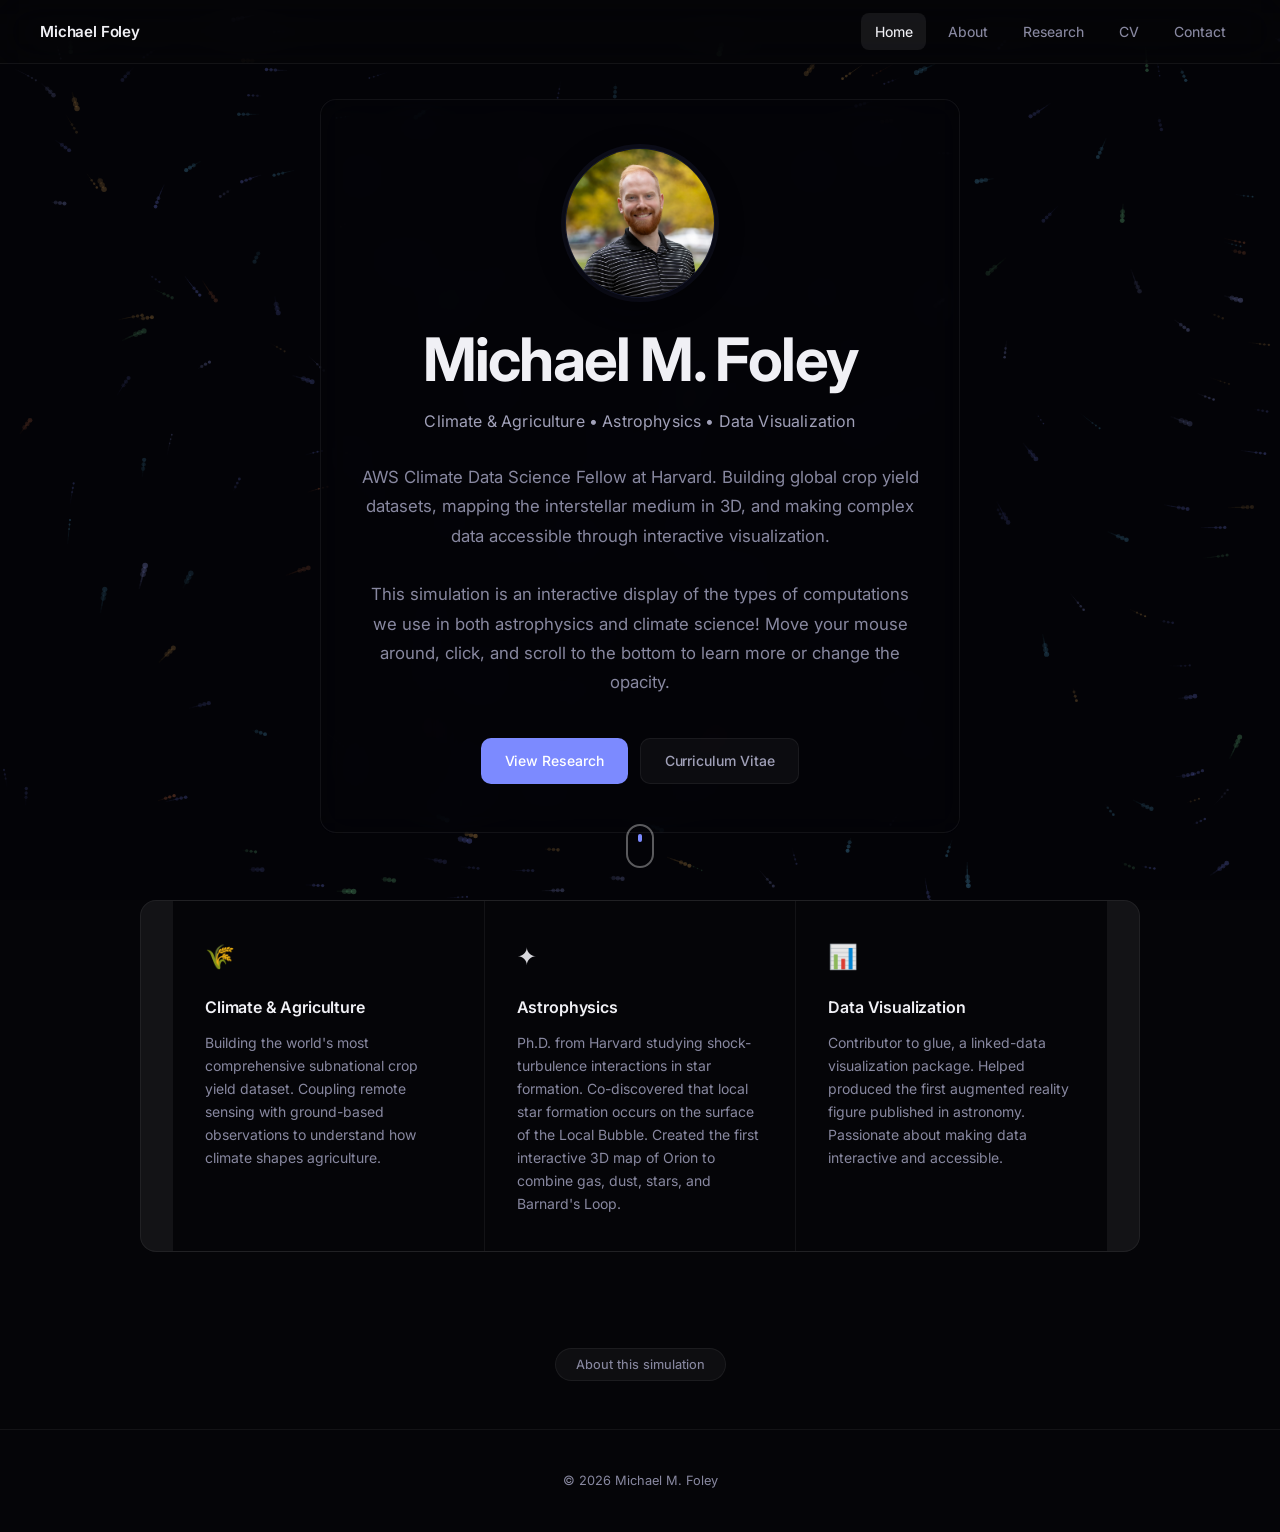
==== commit a470baca: "Add circular headshot to homepage hero" ====
--- a/index.html
+++ b/index.html
@@ -27,6 +27,7 @@
 
     <main class="hero">
         <div class="hero-content fade-in">
+            <img src="Foley_Headshot.jpg" alt="Michael M. Foley" class="hero-headshot">
             <h1>Michael M. Foley</h1>
             <p class="hero-tagline">Climate &amp; Agriculture &bull; Astrophysics &bull; Data Visualization</p>
             <p class="hero-description">
--- a/css/style.css
+++ b/css/style.css
@@ -163,6 +163,17 @@
     padding: 3rem 2.5rem;
 }
 
+.hero-headshot {
+    display: block;
+    width: 150px;
+    height: 150px;
+    border-radius: 50%;
+    object-fit: cover;
+    margin: 0 auto 1.75rem;
+    border: 1px solid var(--accent-border);
+    box-shadow: 0 6px 28px rgba(0, 0, 0, 0.45), 0 0 0 4px var(--accent-subtle);
+}
+
 .hero h1 {
     font-family: var(--font-body);
     font-size: clamp(2.5rem, 5.5vw, 3.75rem);
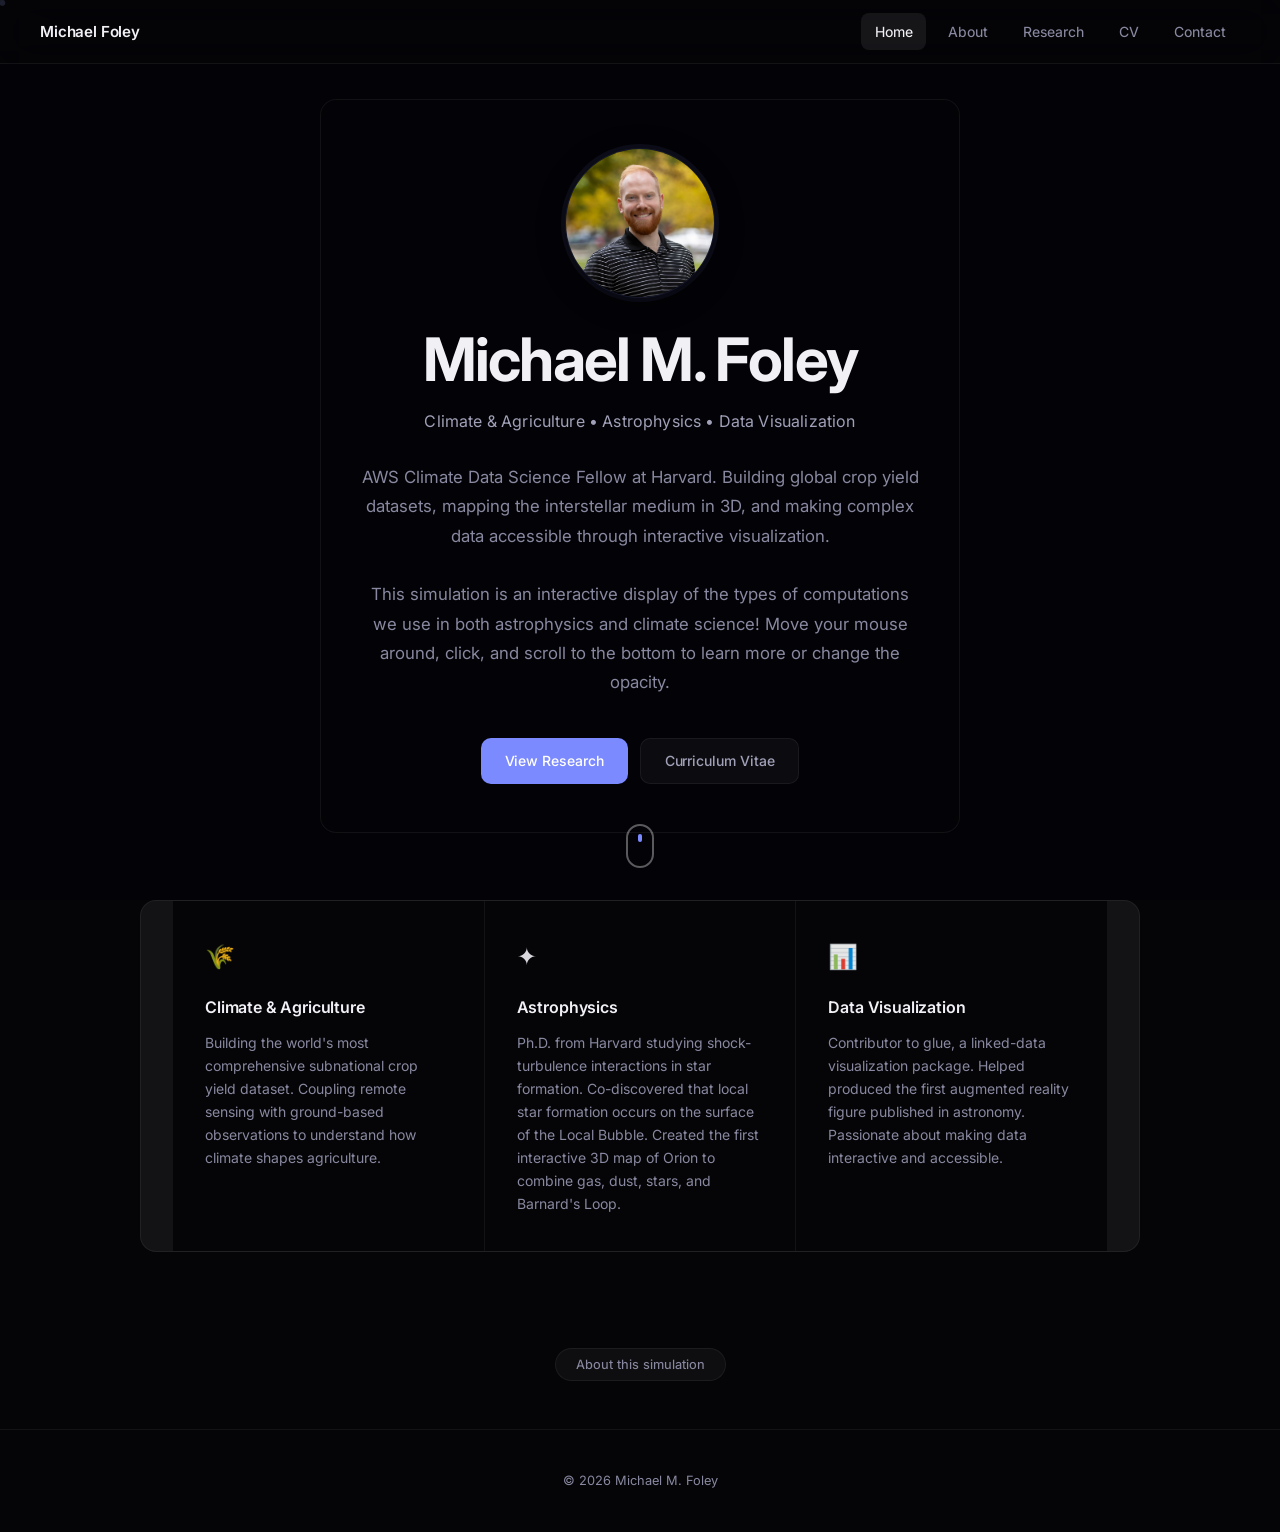
==== commit 016cd518: "Add Google Analytics (GA4) tag to all pages" ====
--- a/index.html
+++ b/index.html
@@ -1,6 +1,15 @@
 <!DOCTYPE html>
 <html lang="en">
 <head>
+    <!-- Google tag (gtag.js) -->
+    <script async src="https://www.googletagmanager.com/gtag/js?id=G-PC7KEWE8X1"></script>
+    <script>
+      window.dataLayer = window.dataLayer || [];
+      function gtag(){dataLayer.push(arguments);}
+      gtag('js', new Date());
+
+      gtag('config', 'G-PC7KEWE8X1');
+    </script>
     <meta charset="UTF-8">
     <meta name="viewport" content="width=device-width, initial-scale=1.0">
     <title>Michael M. Foley</title>
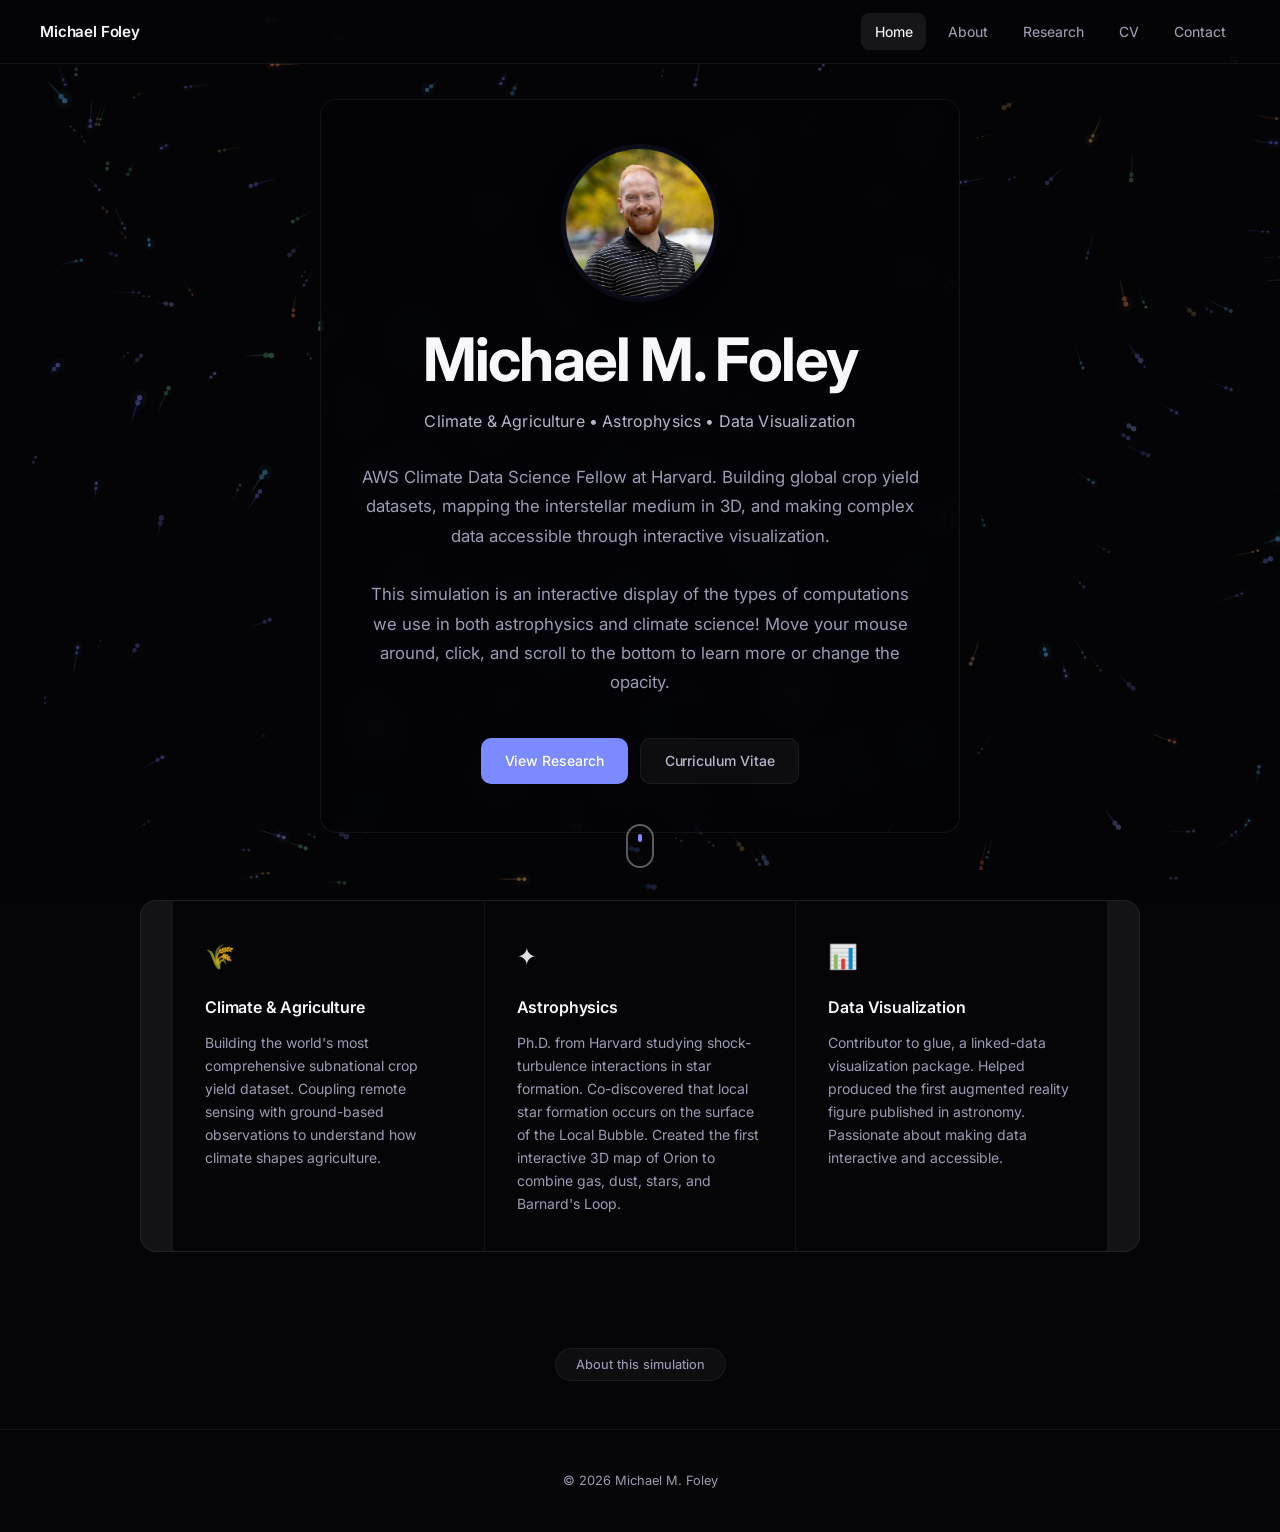
==== commit d59dd0e4: "Add meta descriptions for search results" ====
--- a/index.html
+++ b/index.html
@@ -13,6 +13,7 @@
     <meta charset="UTF-8">
     <meta name="viewport" content="width=device-width, initial-scale=1.0">
     <title>Michael M. Foley</title>
+    <meta name="description" content="Michael M. Foley, AWS Climate Data Science Fellow at Harvard University, working across climate and agriculture, astrophysics, and data visualization.">
     <link rel="stylesheet" href="css/style.css">
     <link rel="preconnect" href="https://fonts.googleapis.com">
     <link href="https://fonts.googleapis.com/css2?family=Inter:wght@300;400;500;600;700&family=Playfair+Display:wght@500;700&display=swap" rel="stylesheet">
--- a/css/style.css
+++ b/css/style.css
@@ -10,9 +10,9 @@
     --bg-elevated: rgba(255, 255, 255, 0.03);
     --bg-card: rgba(255, 255, 255, 0.04);
     --bg-card-hover: rgba(255, 255, 255, 0.07);
-    --text: #f0f0f5;
-    --text-secondary: #a0a0b8;
-    --text-tertiary: #8888a0;
+    --text: #f8f8fc;
+    --text-secondary: #b6b6cb;
+    --text-tertiary: #9c9cb3;
     --accent: #7c8aff;
     --accent-hover: #9ba6ff;
     --accent-subtle: rgba(124, 138, 255, 0.08);
